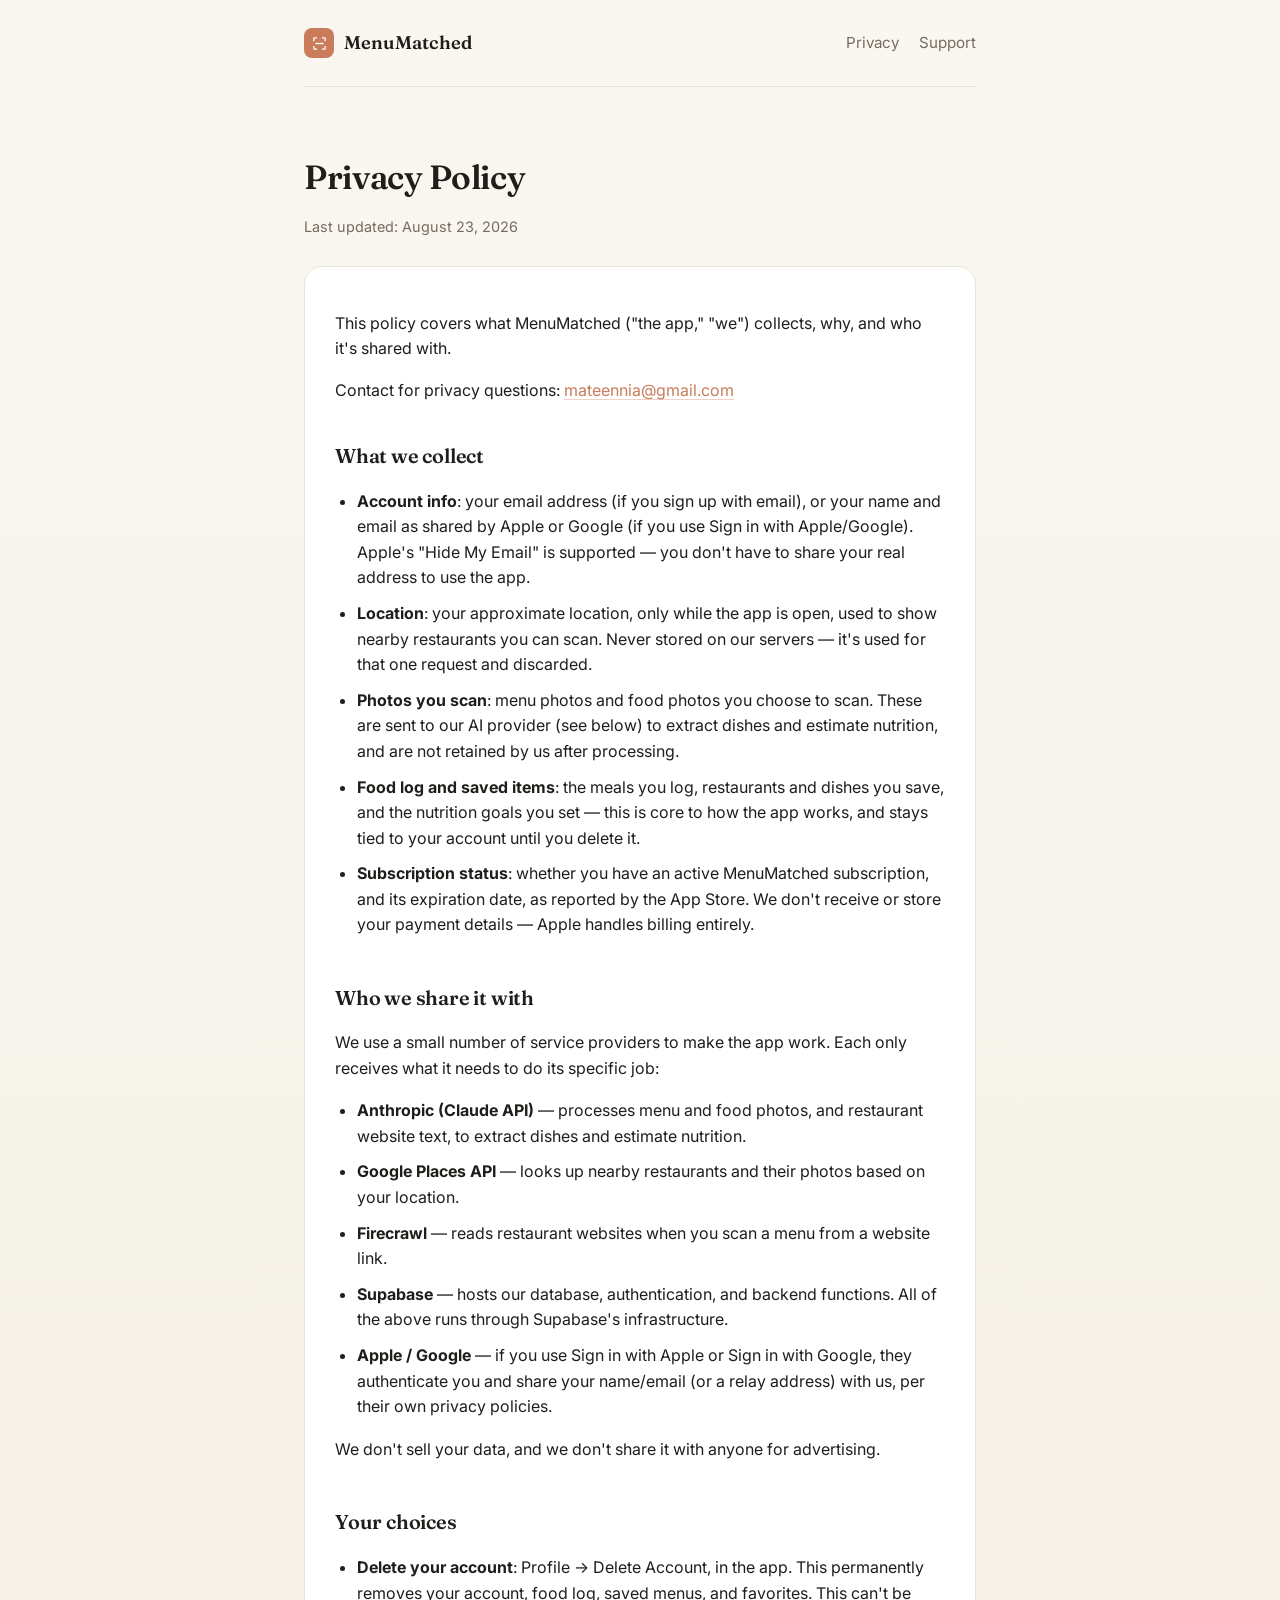
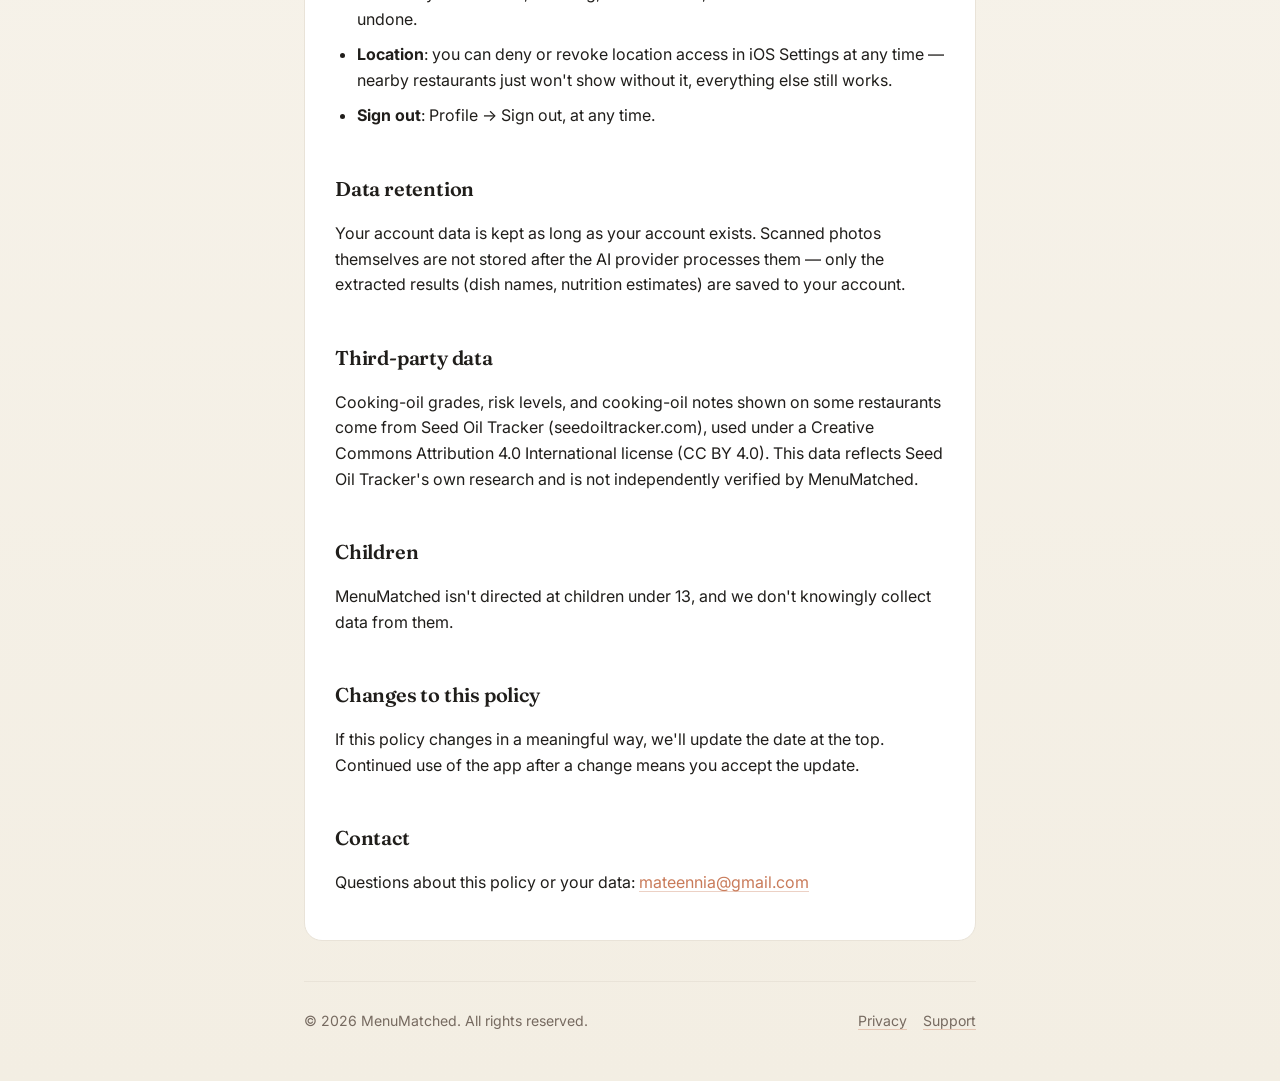
==== privacy/index.html @ b5182851 "Initial public site: home, privacy policy, support Home, Privacy Policy, and Support pages for menum" ====
<!doctype html>
<html lang="en">
<head>
<meta charset="utf-8">
<meta name="viewport" content="width=device-width, initial-scale=1">
<title>Privacy Policy — MenuMatched</title>
<meta name="description" content="MenuMatched's privacy policy: what we collect, why, and who it's shared with.">
<link rel="preconnect" href="https://fonts.googleapis.com">
<link rel="preconnect" href="https://fonts.gstatic.com" crossorigin>
<link href="https://fonts.googleapis.com/css2?family=Fraunces:wght@500;600&family=Inter:wght@400;500;600&display=swap" rel="stylesheet">
<link rel="stylesheet" href="/styles.css">
</head>
<body>
<div class="wrap">
  <header class="site-header">
    <div style="display:flex; align-items:center; justify-content:space-between; gap:16px; flex-wrap:wrap;">
      <a class="brand" href="/">
        <span class="brand-mark">
          <svg viewBox="0 0 24 24" fill="none" xmlns="http://www.w3.org/2000/svg">
            <path d="M8 4H5a1 1 0 0 0-1 1v3M16 4h3a1 1 0 0 1 1 1v3M8 20H5a1 1 0 0 1-1-1v-3M16 20h3a1 1 0 0 0 1-1v-3M7 12h10" stroke="white" stroke-width="1.8" stroke-linecap="round" stroke-linejoin="round"/>
          </svg>
        </span>
        MenuMatched
      </a>
      <nav class="site-nav">
        <a href="/privacy/">Privacy</a>
        <a href="/support/">Support</a>
      </nav>
    </div>
  </header>

  <main class="doc">
    <h1>Privacy Policy</h1>
    <p class="updated">Last updated: August 23, 2026</p>

    <div class="card">
      <p>This policy covers what MenuMatched ("the app," "we") collects, why, and who it's shared with.</p>
      <p>Contact for privacy questions: <a href="mailto:mateennia@gmail.com">mateennia@gmail.com</a></p>

      <h2>What we collect</h2>
      <ul>
        <li><strong>Account info</strong>: your email address (if you sign up with email), or your name and email as shared by Apple or Google (if you use Sign in with Apple/Google). Apple's "Hide My Email" is supported — you don't have to share your real address to use the app.</li>
        <li><strong>Location</strong>: your approximate location, only while the app is open, used to show nearby restaurants you can scan. Never stored on our servers — it's used for that one request and discarded.</li>
        <li><strong>Photos you scan</strong>: menu photos and food photos you choose to scan. These are sent to our AI provider (see below) to extract dishes and estimate nutrition, and are not retained by us after processing.</li>
        <li><strong>Food log and saved items</strong>: the meals you log, restaurants and dishes you save, and the nutrition goals you set — this is core to how the app works, and stays tied to your account until you delete it.</li>
        <li><strong>Subscription status</strong>: whether you have an active MenuMatched subscription, and its expiration date, as reported by the App Store. We don't receive or store your payment details — Apple handles billing entirely.</li>
      </ul>

      <h2>Who we share it with</h2>
      <p>We use a small number of service providers to make the app work. Each only receives what it needs to do its specific job:</p>
      <ul>
        <li><strong>Anthropic (Claude API)</strong> — processes menu and food photos, and restaurant website text, to extract dishes and estimate nutrition.</li>
        <li><strong>Google Places API</strong> — looks up nearby restaurants and their photos based on your location.</li>
        <li><strong>Firecrawl</strong> — reads restaurant websites when you scan a menu from a website link.</li>
        <li><strong>Supabase</strong> — hosts our database, authentication, and backend functions. All of the above runs through Supabase's infrastructure.</li>
        <li><strong>Apple / Google</strong> — if you use Sign in with Apple or Sign in with Google, they authenticate you and share your name/email (or a relay address) with us, per their own privacy policies.</li>
      </ul>
      <p>We don't sell your data, and we don't share it with anyone for advertising.</p>

      <h2>Your choices</h2>
      <ul>
        <li><strong>Delete your account</strong>: Profile → Delete Account, in the app. This permanently removes your account, food log, saved menus, and favorites. This can't be undone.</li>
        <li><strong>Location</strong>: you can deny or revoke location access in iOS Settings at any time — nearby restaurants just won't show without it, everything else still works.</li>
        <li><strong>Sign out</strong>: Profile → Sign out, at any time.</li>
      </ul>

      <h2>Data retention</h2>
      <p>Your account data is kept as long as your account exists. Scanned photos themselves are not stored after the AI provider processes them — only the extracted results (dish names, nutrition estimates) are saved to your account.</p>

      <h2>Third-party data</h2>
      <p>Cooking-oil grades, risk levels, and cooking-oil notes shown on some restaurants come from Seed Oil Tracker (seedoiltracker.com), used under a Creative Commons Attribution 4.0 International license (CC BY 4.0). This data reflects Seed Oil Tracker's own research and is not independently verified by MenuMatched.</p>

      <h2>Children</h2>
      <p>MenuMatched isn't directed at children under 13, and we don't knowingly collect data from them.</p>

      <h2>Changes to this policy</h2>
      <p>If this policy changes in a meaningful way, we'll update the date at the top. Continued use of the app after a change means you accept the update.</p>

      <h2>Contact</h2>
      <p>Questions about this policy or your data: <a href="mailto:mateennia@gmail.com">mateennia@gmail.com</a></p>
    </div>
  </main>

  <footer class="site-footer">
    <span>© 2026 MenuMatched. All rights reserved.</span>
    <nav>
      <a href="/privacy/">Privacy</a>
      <a href="/support/">Support</a>
    </nav>
  </footer>
</div>
</body>
</html>
---- styles.css ----
/* MenuMatched public site — tokens ported directly from the app's own
   ios/MenuMatched/Design/ColorTokens.swift (light mode values) and type
   choices (Fraunces display / Inter body), so the site and the app read
   as the same product. */

:root {
  --background: #F6F2EA;
  --background-grad-top: #FAF7F1;
  --background-grad-bottom: #F3EEE3;
  --foreground: #201E1B;
  --card: #FFFFFF;
  --border: #E9E3D8;
  --primary: #C97B5A;
  --primary-ink: #FFFFFF;
  --muted-foreground: #766A60;
  --success: #50956D;
}

* {
  box-sizing: border-box;
}

html {
  -webkit-text-size-adjust: 100%;
}

body {
  margin: 0;
  min-height: 100vh;
  background: linear-gradient(180deg, var(--background-grad-top), var(--background-grad-bottom));
  color: var(--foreground);
  font-family: "Inter", -apple-system, BlinkMacSystemFont, "Segoe UI", sans-serif;
  font-size: 17px;
  line-height: 1.6;
  -webkit-font-smoothing: antialiased;
}

h1, h2, h3, .display {
  font-family: "Fraunces", Georgia, serif;
  font-weight: 600;
  letter-spacing: -0.01em;
  text-wrap: balance;
  margin: 0;
}

a {
  color: var(--primary);
  text-decoration-color: rgba(201, 123, 90, 0.35);
  text-underline-offset: 3px;
}

a:hover {
  text-decoration-color: var(--primary);
}

.wrap {
  max-width: 720px;
  margin: 0 auto;
  padding: 0 24px;
}

header.site-header {
  padding: 28px 0;
  border-bottom: 1px solid var(--border);
}

.brand {
  display: flex;
  align-items: center;
  gap: 10px;
  font-family: "Fraunces", Georgia, serif;
  font-weight: 600;
  font-size: 1.15rem;
  color: var(--foreground);
  text-decoration: none;
}

.brand-mark {
  width: 30px;
  height: 30px;
  border-radius: 8px;
  background: var(--primary);
  display: inline-flex;
  align-items: center;
  justify-content: center;
  flex: none;
}

.brand-mark svg {
  width: 17px;
  height: 17px;
}

nav.site-nav {
  display: flex;
  gap: 20px;
  font-size: 0.95rem;
}

nav.site-nav a {
  color: var(--muted-foreground);
  text-decoration: none;
}

nav.site-nav a:hover {
  color: var(--foreground);
}

main {
  padding: 64px 0 40px;
}

.eyebrow {
  font-size: 0.8rem;
  font-weight: 600;
  letter-spacing: 0.08em;
  text-transform: uppercase;
  color: var(--primary);
  margin: 0 0 14px;
}

h1.hero {
  font-size: clamp(2.1rem, 5vw, 2.9rem);
  line-height: 1.12;
}

h1.hero .accent {
  color: var(--primary);
}

.lede {
  font-size: 1.15rem;
  color: var(--muted-foreground);
  margin: 20px 0 0;
  max-width: 46ch;
}

.features {
  display: grid;
  grid-template-columns: repeat(3, 1fr);
  gap: 16px;
  margin: 48px 0;
  padding: 0;
  list-style: none;
}

.feature {
  background: var(--card);
  border: 1px solid var(--border);
  border-radius: 16px;
  padding: 20px;
}

.feature .icon {
  font-size: 1.4rem;
  margin-bottom: 10px;
  display: block;
}

.feature h3 {
  font-size: 1.02rem;
  margin-bottom: 6px;
}

.feature p {
  margin: 0;
  font-size: 0.92rem;
  color: var(--muted-foreground);
}

@media (max-width: 640px) {
  .features {
    grid-template-columns: 1fr;
  }
}

.card {
  background: var(--card);
  border: 1px solid var(--border);
  border-radius: 18px;
  padding: 28px 30px;
  margin-top: 28px;
}

.card + .card {
  margin-top: 16px;
}

.doc h1 {
  font-size: clamp(1.7rem, 4vw, 2.1rem);
}

.doc .updated {
  color: var(--muted-foreground);
  font-size: 0.9rem;
  margin: 10px 0 0;
}

.doc h2 {
  font-size: 1.25rem;
  margin: 40px 0 14px;
  padding-top: 4px;
}

.doc h2:first-of-type {
  margin-top: 32px;
}

.doc p, .doc li {
  font-size: 1rem;
}

.doc ul {
  padding-left: 22px;
}

.doc li + li {
  margin-top: 10px;
}

.doc strong {
  color: var(--foreground);
}

.faq-item + .faq-item {
  margin-top: 26px;
  padding-top: 26px;
  border-top: 1px solid var(--border);
}

.faq-item h3 {
  font-size: 1.05rem;
  margin-bottom: 8px;
}

.faq-item p {
  margin: 0;
  color: var(--muted-foreground);
}

.contact-box {
  display: flex;
  align-items: center;
  gap: 16px;
  flex-wrap: wrap;
}

.contact-box .to {
  font-size: 0.85rem;
  color: var(--muted-foreground);
  margin: 0 0 4px;
}

.contact-box .email {
  font-family: "Fraunces", Georgia, serif;
  font-size: 1.3rem;
}

.button {
  display: inline-flex;
  align-items: center;
  gap: 8px;
  background: var(--primary);
  color: var(--primary-ink) !important;
  font-weight: 600;
  font-size: 0.95rem;
  padding: 12px 22px;
  border-radius: 999px;
  text-decoration: none !important;
  margin-left: auto;
}

@media (max-width: 480px) {
  .contact-box .button {
    margin-left: 0;
  }
}

footer.site-footer {
  border-top: 1px solid var(--border);
  padding: 28px 0 48px;
  color: var(--muted-foreground);
  font-size: 0.88rem;
  display: flex;
  justify-content: space-between;
  gap: 12px;
  flex-wrap: wrap;
}

footer.site-footer a {
  color: var(--muted-foreground);
}

footer.site-footer nav {
  display: flex;
  gap: 16px;
}
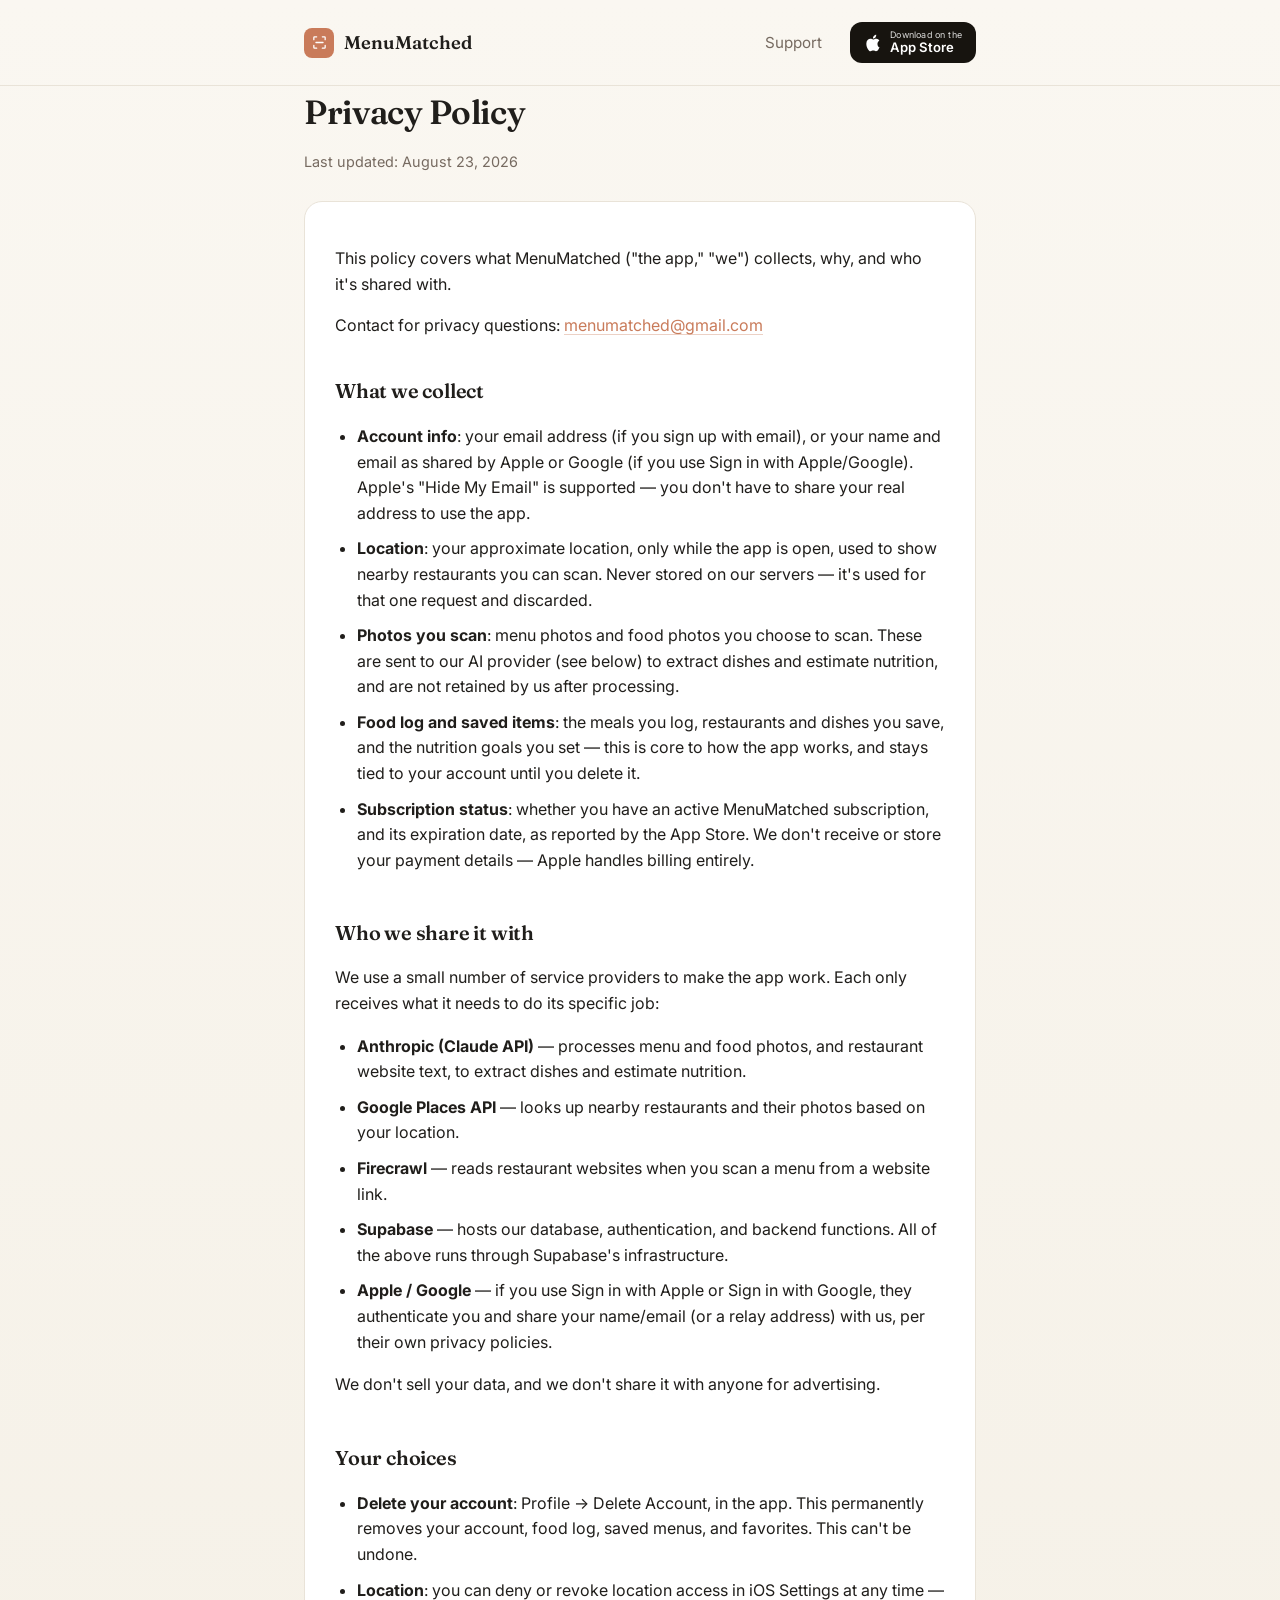
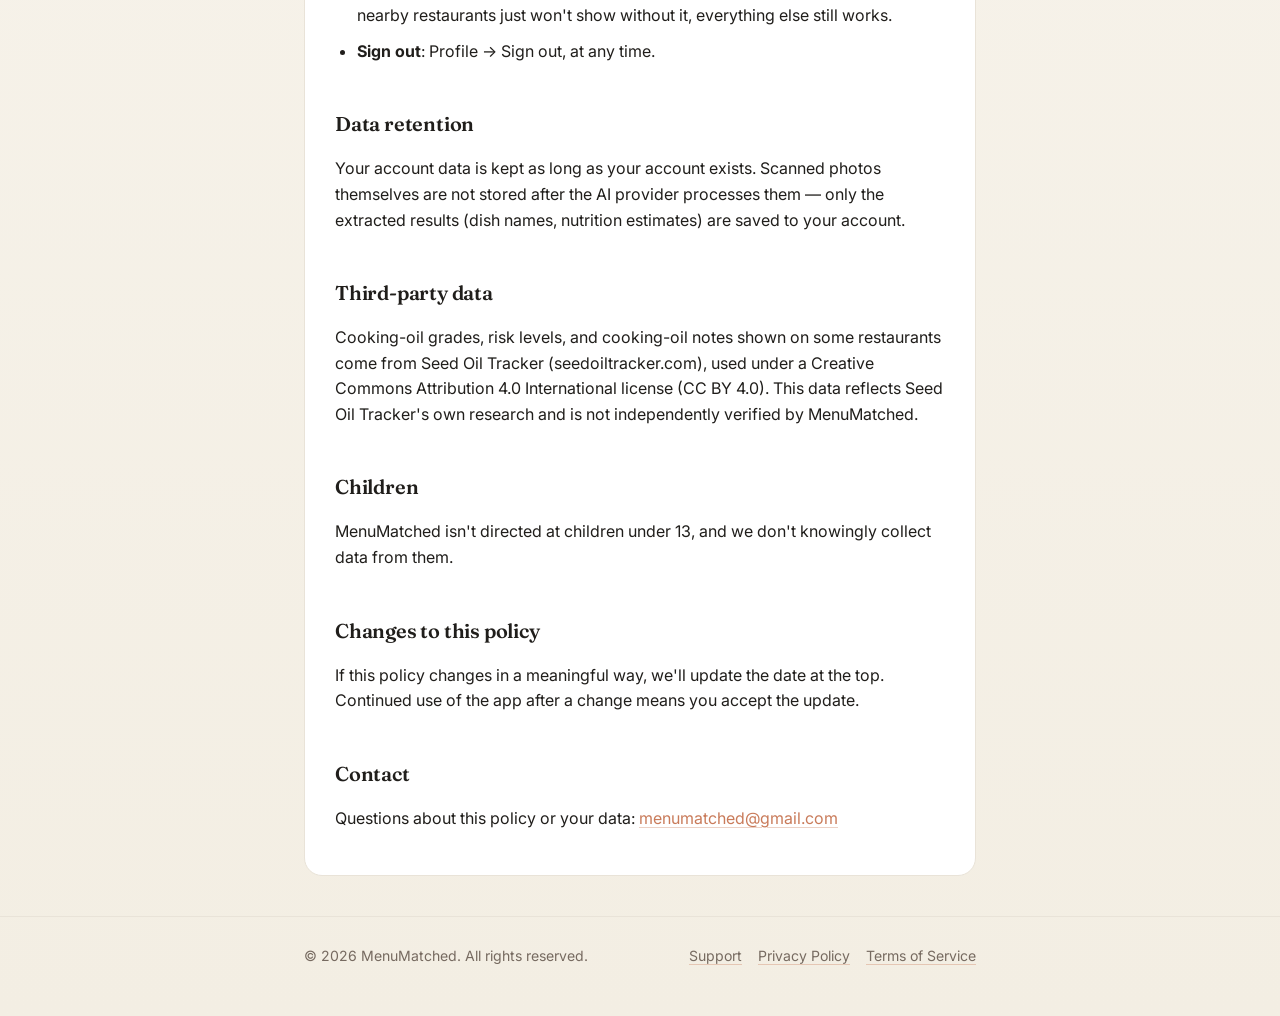
==== commit 722a9785: "Redesign homepage, add Terms of Service page, swap contact email - Homepage: simplified nav (brand, " ====
--- a/privacy/index.html
+++ b/privacy/index.html
@@ -11,9 +11,8 @@
 <link rel="stylesheet" href="/styles.css">
 </head>
 <body>
-<div class="wrap">
   <header class="site-header">
-    <div style="display:flex; align-items:center; justify-content:space-between; gap:16px; flex-wrap:wrap;">
+    <div class="wrap header-row">
       <a class="brand" href="/">
         <span class="brand-mark">
           <svg viewBox="0 0 24 24" fill="none" xmlns="http://www.w3.org/2000/svg">
@@ -22,20 +21,29 @@
         </span>
         MenuMatched
       </a>
-      <nav class="site-nav">
-        <a href="/privacy/">Privacy</a>
-        <a href="/support/">Support</a>
-      </nav>
+      <div class="header-actions">
+        <nav class="site-nav">
+          <a href="/support/">Support</a>
+        </nav>
+        <a class="store-badge store-badge--small" href="#" aria-label="Download on the App Store">
+          <svg viewBox="0 0 24 24" width="18" height="18" fill="currentColor"><path d="M16.365 1.43c0 1.14-.493 2.27-1.177 3.08-.744.9-1.99 1.57-2.987 1.57-.12 0-.23-.02-.3-.03-.01-.06-.04-.22-.04-.39 0-1.15.572-2.27 1.206-2.98.804-.94 2.142-1.64 3.248-1.68.03.13.05.28.05.43zm4.565 15.71c-.03.07-.463 1.58-1.518 3.12-.945 1.34-1.94 2.71-3.43 2.71-1.517 0-1.9-.88-3.63-.88-1.698 0-2.302.91-3.696.91-1.395 0-2.372-1.25-3.4-2.79-1.202-1.81-2.145-4.66-2.145-7.28 0-4.28 2.79-6.53 5.54-6.53 1.44 0 2.64.94 3.55.94.86 0 2.21-1.02 3.86-1.02.65 0 2.9.06 4.44 2.29-.11.07-2.61 1.53-2.61 4.6 0 3.66 3.16 4.94 3.19 4.95z"/></svg>
+          <span class="store-badge-text">
+            <small>Download on the</small>
+            App Store
+          </span>
+        </a>
+      </div>
     </div>
   </header>
 
+  <div class="wrap">
   <main class="doc">
     <h1>Privacy Policy</h1>
     <p class="updated">Last updated: August 23, 2026</p>
 
     <div class="card">
       <p>This policy covers what MenuMatched ("the app," "we") collects, why, and who it's shared with.</p>
-      <p>Contact for privacy questions: <a href="mailto:mateennia@gmail.com">mateennia@gmail.com</a></p>
+      <p>Contact for privacy questions: <a href="mailto:menumatched@gmail.com">menumatched@gmail.com</a></p>
 
       <h2>What we collect</h2>
       <ul>
@@ -77,17 +85,20 @@
       <p>If this policy changes in a meaningful way, we'll update the date at the top. Continued use of the app after a change means you accept the update.</p>
 
       <h2>Contact</h2>
-      <p>Questions about this policy or your data: <a href="mailto:mateennia@gmail.com">mateennia@gmail.com</a></p>
+      <p>Questions about this policy or your data: <a href="mailto:menumatched@gmail.com">menumatched@gmail.com</a></p>
     </div>
   </main>
+  </div>
 
   <footer class="site-footer">
-    <span>© 2026 MenuMatched. All rights reserved.</span>
-    <nav>
-      <a href="/privacy/">Privacy</a>
-      <a href="/support/">Support</a>
-    </nav>
+    <div class="wrap footer-row">
+      <span>© 2026 MenuMatched. All rights reserved.</span>
+      <nav>
+        <a href="/support/">Support</a>
+        <a href="/privacy/">Privacy Policy</a>
+        <a href="/terms/">Terms of Service</a>
+      </nav>
+    </div>
   </footer>
-</div>
 </body>
 </html>
--- a/styles.css
+++ b/styles.css
@@ -60,8 +60,73 @@
 }
 
 header.site-header {
-  padding: 28px 0;
+  padding: 22px 0;
   border-bottom: 1px solid var(--border);
+}
+
+.header-row {
+  display: flex;
+  align-items: center;
+  justify-content: space-between;
+  gap: 20px;
+}
+
+.header-actions {
+  display: flex;
+  align-items: center;
+  gap: 28px;
+}
+
+@media (max-width: 560px) {
+  .header-actions {
+    gap: 14px;
+  }
+  nav.site-nav {
+    display: none;
+  }
+}
+
+.store-badge {
+  display: inline-flex;
+  align-items: center;
+  gap: 8px;
+  background: #17140F;
+  color: #FFFFFF !important;
+  padding: 10px 16px;
+  border-radius: 12px;
+  text-decoration: none !important;
+  line-height: 1.15;
+}
+
+.store-badge-text {
+  display: flex;
+  flex-direction: column;
+  font-family: "Inter", sans-serif;
+  font-weight: 600;
+  font-size: 0.98rem;
+}
+
+.store-badge-text small {
+  font-weight: 400;
+  font-size: 0.62rem;
+  letter-spacing: 0.02em;
+  opacity: 0.85;
+}
+
+.store-badge--small {
+  padding: 8px 14px;
+}
+
+.store-badge--small .store-badge-text {
+  font-size: 0.82rem;
+}
+
+.store-badge--small .store-badge-text small {
+  font-size: 0.56rem;
+}
+
+.store-badge:hover {
+  background: #000000;
 }
 
 .brand {
@@ -107,7 +172,7 @@
 }
 
 main {
-  padding: 64px 0 40px;
+  padding: 0 0 40px;
 }
 
 .eyebrow {
@@ -119,20 +184,41 @@
   margin: 0 0 14px;
 }
 
-h1.hero {
-  font-size: clamp(2.1rem, 5vw, 2.9rem);
-  line-height: 1.12;
-}
-
-h1.hero .accent {
-  color: var(--primary);
-}
-
-.lede {
-  font-size: 1.15rem;
-  color: var(--muted-foreground);
-  margin: 20px 0 0;
-  max-width: 46ch;
+.eyebrow.center {
+  text-align: center;
+}
+
+/* Hero is the marketing image itself (headline/subhead/CTA are already
+   composed into the artwork) — full-bleed, capped so it never dwarfs the
+   content that follows on a very wide viewport. */
+.hero-image-wrap {
+  width: 100%;
+  background: var(--background);
+  display: flex;
+  justify-content: center;
+}
+
+.hero-image {
+  width: 100%;
+  max-width: 1400px;
+  height: auto;
+  display: block;
+}
+
+.how-it-works {
+  padding: 72px 0 56px;
+  text-align: center;
+}
+
+.how-title {
+  font-size: clamp(1.8rem, 4vw, 2.3rem);
+}
+
+.how-sub {
+  font-size: 1.08rem;
+  color: var(--muted-foreground);
+  max-width: 50ch;
+  margin: 16px auto 0;
 }
 
 .features {
@@ -142,23 +228,35 @@
   margin: 48px 0;
   padding: 0;
   list-style: none;
+  text-align: left;
 }
 
 .feature {
   background: var(--card);
   border: 1px solid var(--border);
   border-radius: 16px;
-  padding: 20px;
-}
-
-.feature .icon {
-  font-size: 1.4rem;
-  margin-bottom: 10px;
-  display: block;
+  padding: 24px 22px;
+}
+
+.feature-icon {
+  width: 44px;
+  height: 44px;
+  border-radius: 12px;
+  background: rgba(201, 123, 90, 0.12);
+  color: var(--primary);
+  display: inline-flex;
+  align-items: center;
+  justify-content: center;
+  margin-bottom: 16px;
+}
+
+.feature-icon svg {
+  width: 22px;
+  height: 22px;
 }
 
 .feature h3 {
-  font-size: 1.02rem;
+  font-size: 1.05rem;
   margin-bottom: 6px;
 }
 
@@ -172,6 +270,12 @@
   .features {
     grid-template-columns: 1fr;
   }
+}
+
+.cta-center {
+  display: flex;
+  justify-content: center;
+  margin-top: 12px;
 }
 
 .card {
@@ -281,6 +385,9 @@
   padding: 28px 0 48px;
   color: var(--muted-foreground);
   font-size: 0.88rem;
+}
+
+.footer-row {
   display: flex;
   justify-content: space-between;
   gap: 12px;
